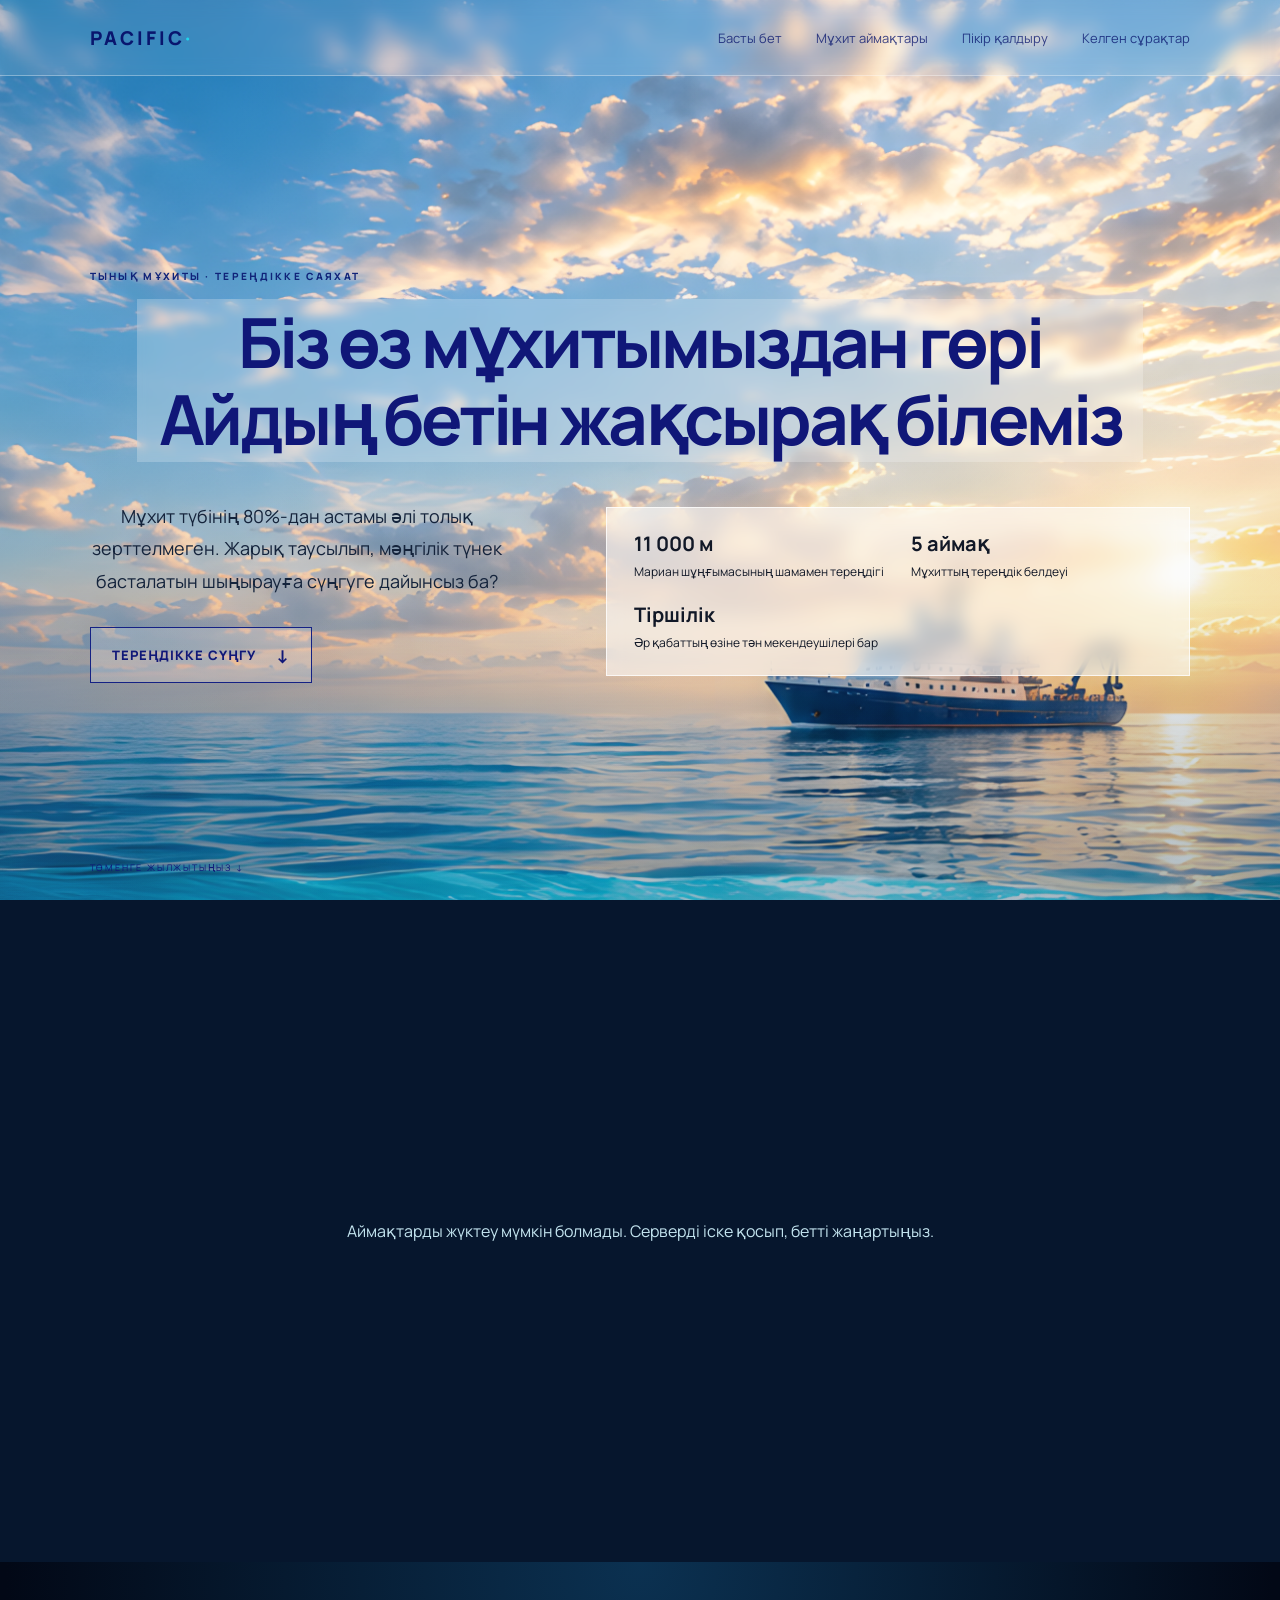
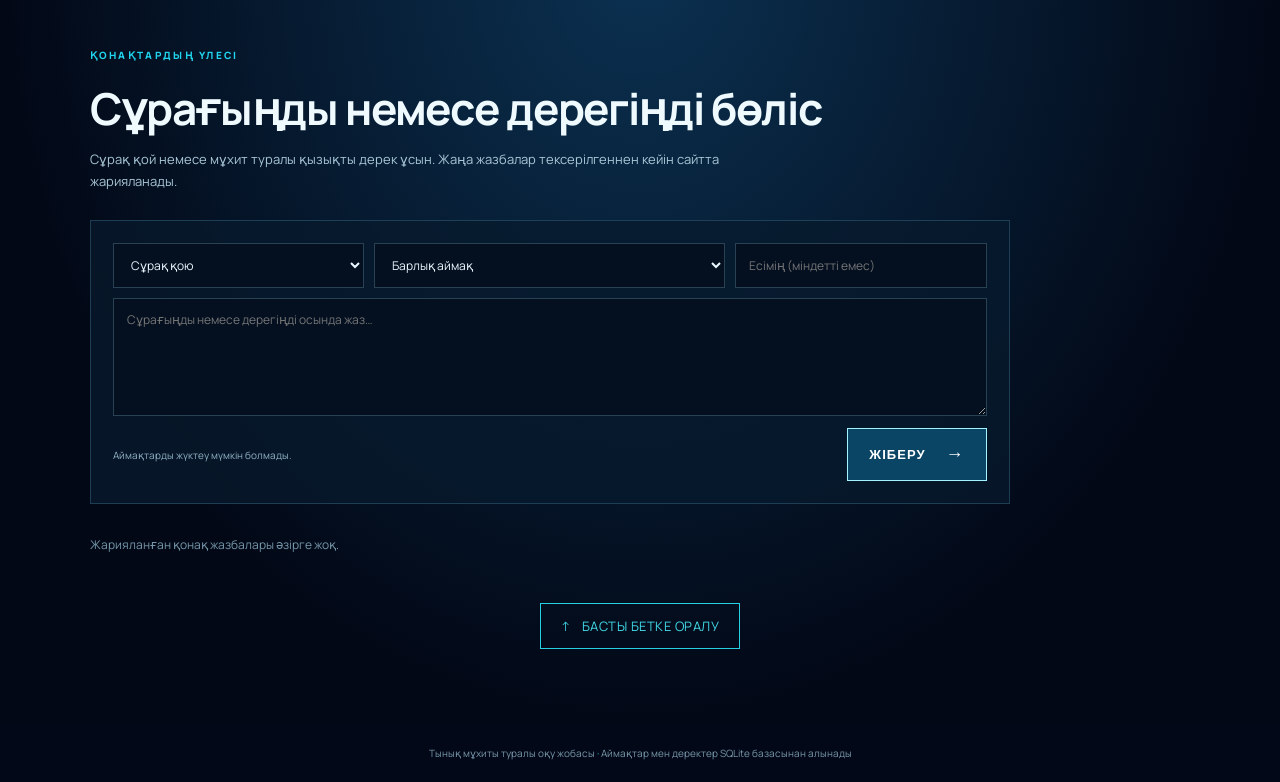
==== index.html @ eb8abd86 "Prepare Pacific Ocean website for hosting" ====
<!doctype html>
<html lang="kk">
<head>
  <meta charset="utf-8"><meta name="viewport" content="width=device-width, initial-scale=1">
  <meta name="description" content="Тынық мұхитының құпиялары мен тереңдік аймақтарына саяхат.">
  <title>Тынық мұхиты — тереңдікке саяхат</title>
  <link rel="stylesheet" href="style.css"><link rel="stylesheet" href="home.css"><link rel="stylesheet" href="zones.css"><link rel="stylesheet" href="community.css">
</head>
<body class="home">
  <header class="topbar"><a class="brand" href="/">PACIFIC<span>·</span></a><nav><a href="/#top">Басты бет</a><a href="#zone-sections">Мұхит аймақтары</a><a href="#community">Пікір қалдыру</a><a href="/feedback">Келген сұрақтар</a></nav></header>
  <main class="hero" id="top">
    <div class="hero-shade"></div>
    <div class="hero-content">
      <p class="eyebrow">ТЫНЫҚ МҰХИТЫ · ТЕРЕҢДІККЕ САЯХАТ</p>
      <h1>Біз өз мұхитымыздан гөрі<br>Айдың бетін жақсырақ білеміз</h1>
      <div class="hero-grid">
        <div class="intro"><p>Мұхит түбінің 80%-дан астамы әлі толық зерттелмеген. Жарық таусылып, мәңгілік түнек басталатын шыңырауға сүңгуге дайынсыз ба?</p><a class="button" href="#zone-sections">ТЕРЕҢДІККЕ СҮҢГУ <span>↓</span></a></div>
        <div class="facts" id="facts"><div><b>11 000 м</b><span>Мариан шұңғымасының шамамен тереңдігі</span></div><div><b>5 аймақ</b><span>Мұхиттың тереңдік белдеуі</span></div><div><b>Тіршілік</b><span>Әр қабаттың өзіне тән мекендеушілері бар</span></div></div>
      </div>
    </div>
    <div class="scroll-note">ТӨМЕНГЕ ЖЫЛЖЫТЫҢЫЗ ↓</div>
  </main>
  <section id="zone-sections" class="all-zone-stories"><div id="story-list"><p class="stories-loading">Мұхит аймақтары жүктелуде…</p></div></section>
  <section class="community-section" id="community"><p class="eyebrow">ҚОНАҚТАРДЫҢ ҮЛЕСІ</p><h2>Сұрағыңды немесе дерегіңді бөліс</h2><p class="community-lead">Сұрақ қой немесе мұхит туралы қызықты дерек ұсын. Жаңа жазбалар тексерілгеннен кейін сайтта жарияланады.</p><form id="entry-form"><div class="form-row"><select name="entry_type" aria-label="Жазба түрі"><option value="question">Сұрақ қою</option><option value="fact">Дерек ұсыну</option></select><select name="zone_id" id="entry-zone" aria-label="Аймақты таңдау"><option value="">Барлық аймақ</option></select><input name="visitor_name" maxlength="60" placeholder="Есімің (міндетті емес)"></div><textarea name="message" minlength="8" maxlength="800" required placeholder="Сұрағыңды немесе дерегіңді осында жаз…"></textarea><div class="form-actions"><span id="form-status">Электрондық пошта қажет емес.</span><button class="button" type="submit">ЖІБЕРУ <span>→</span></button></div></form><div class="community-list" id="community-list"><p>Жарияланған қонақ жазбалары әзірге жоқ.</p></div><a class="back-to-top" href="#top" aria-label="Сайттың басына қайту">↑ <span>БАСТЫ БЕТКЕ ОРАЛУ</span></a></section>
  <footer>Тынық мұхиты туралы оқу жобасы <span>·</span> Аймақтар мен деректер SQLite базасынан алынады</footer>
  <script src="zones.js"></script>
  <script src="community.js"></script>
</body></html>
---- style.css ----
@import url('https://fonts.googleapis.com/css2?family=Manrope:wght@400;500;600;700;800&display=swap');
:root{--cyan:#20d5ed;--ink:#061b48;--deep:#02091d;--white:#f3fbff;--muted:#a9c6db}*{box-sizing:border-box}html{scroll-behavior:smooth}body{margin:0;font-family:Manrope,Arial,sans-serif;color:var(--white);background:var(--deep)}a{color:inherit;text-decoration:none}.topbar{position:fixed;z-index:5;top:0;left:0;width:100%;height:76px;padding:0 7vw;display:flex;align-items:center;justify-content:space-between;border-bottom:1px solid #ffffff25;background:#04152b9e;backdrop-filter:blur(8px)}.brand{font-weight:800;letter-spacing:.16em;font-size:19px}.brand span,footer span{color:var(--cyan)}nav{display:flex;gap:34px;font-size:13px;color:#e1f3ff}nav a{opacity:.78}nav a:hover,nav a.active{opacity:1;color:var(--cyan)}.home{background:#06162d}.hero{min-height:740px;height:100svh;max-height:1000px;position:relative;display:flex;align-items:center;background:url('assets/hero.png') center center/cover no-repeat}.hero:after{content:"";position:absolute;inset:55% 0 0;background:linear-gradient(0deg,rgba(0,39,73,.25),transparent 70%);pointer-events:none}.hero-shade{position:absolute;inset:0;background:linear-gradient(90deg,rgba(3,22,56,.32),rgba(5,34,81,.06) 60%,rgba(5,27,59,.02)),linear-gradient(0deg,rgba(2,19,48,.25),transparent 60%)}.hero-content{position:relative;z-index:1;width:min(1160px,86vw);margin:52px auto 0}.eyebrow{font-size:10px;letter-spacing:.23em;font-weight:800;color:var(--cyan);margin:0 0 16px}.hero h1{font-size:clamp(34px,5.4vw,70px);line-height:1.12;letter-spacing:-.045em;margin:0 0 38px;font-weight:700;text-shadow:0 2px 30px #07265466}.hero-grid{display:grid;grid-template-columns:minmax(280px,.83fr) minmax(400px,1.17fr);gap:8vw;align-items:center}.intro p{font-size:18px;line-height:1.8;max-width:460px;color:#effaff;text-shadow:0 2px 10px #062755;margin:0 0 30px}.button{display:inline-flex;align-items:center;gap:20px;padding:15px 21px;border:1px solid #a4f4ff;color:#fff;font-size:13px;font-weight:800;letter-spacing:.08em;background:#063b6870;transition:.2s}.button:hover{background:#19bfd5;color:#031328}.button span{font-size:18px}.facts{padding:22px 27px;background:#dff5f533;border:1px solid #ffffff79;backdrop-filter:blur(10px);display:grid;grid-template-columns:1fr 1fr;gap:20px 25px}.facts div{display:flex;flex-direction:column;gap:6px}.facts b{font-size:20px;color:#fff}.facts span{font-size:12px;line-height:1.55;color:#f0fbff}.scroll-note{position:absolute;z-index:2;bottom:26px;left:7vw;font-size:9px;letter-spacing:.2em;color:#e8faff}.deep-sea{position:relative;min-height:1550px;overflow:hidden;background:#020a21 url('assets/underwater.png') center top/100% auto no-repeat}.deep-overlay{position:absolute;inset:0;background:linear-gradient(180deg,rgba(0,37,64,.05),rgba(0,9,34,.26) 33%,rgba(0,4,17,.68) 72%,#01040b 100%)}.deep-content{position:relative;z-index:1;width:min(1080px,86vw);margin:0 auto;padding:95px 0 190px}.deep-content h2{font-size:clamp(34px,5vw,58px);line-height:1.1;letter-spacing:-.045em;margin:0 0 15px}.deep-intro{max-width:570px;color:#c9e8f2;line-height:1.75;font-size:15px;margin:0 0 34px}.home-zone-grid{display:grid;grid-template-columns:repeat(2,minmax(0,1fr));gap:10px;max-width:850px;margin-bottom:28px}.home-zone-card{display:flex;flex-direction:column;gap:7px;padding:17px 19px;border:1px solid #86dcff4b;background:#03142dc2;backdrop-filter:blur(8px);transition:.2s}.home-zone-card:hover{border-color:var(--cyan);background:#0a3764dd;transform:translateY(-2px)}.home-zone-card span,.home-zone-card small{font-size:10px;color:#9edcf0}.home-zone-card b{font-size:15px}.home-zone-card small{color:#6fc5de}.loading{color:#c6ebf8;font-size:13px}.descent-label{position:absolute;bottom:30px;left:7vw;z-index:2;color:#9adff1;font-size:9px;letter-spacing:.2em}.button-dark{background:#07172dd9}.home footer{background:#020817}.zones-page{min-height:100vh;background:linear-gradient(180deg,#032147,#020a1d 72%,#01050c);position:relative}.zones-page:before{content:"";position:fixed;inset:0;z-index:0;pointer-events:none;background:linear-gradient(180deg,rgba(1,13,39,.2),#02091ddb 68%,#01050c),url('assets/depth-ocean.png') center top/cover no-repeat;opacity:.34}.zones-page .topbar{position:relative}.zones-shell{position:relative;z-index:1;width:min(1120px,88vw);margin:0 auto;padding:72px 0 85px}.page-heading{text-align:center;margin-bottom:37px}.page-heading h1{font-size:clamp(34px,5vw,56px);letter-spacing:-.04em;margin:0 0 12px}.page-heading>p:last-child{color:var(--muted);margin:0;font-size:14px}.zone-tabs{display:flex;justify-content:center;flex-wrap:wrap;gap:8px;margin-bottom:43px}.zone-tabs button{font:inherit;color:#c4e3f1;border:1px solid #b5e9f044;border-radius:30px;background:#081b38b5;padding:9px 14px;font-size:11px;cursor:pointer}.zone-tabs button:hover,.zone-tabs button.selected{color:#041424;background:var(--cyan);border-color:var(--cyan)}.zone-layout{display:grid;grid-template-columns:82px 1fr;gap:22px}.depth-rail{display:flex;flex-direction:column;align-items:center;gap:12px;color:#d7f6ff;font-size:10px}.depth-rail small{writing-mode:vertical-rl;letter-spacing:.2em;color:#6e9fb5;font-size:8px}.rail{width:2px;flex:1;min-height:540px;background:linear-gradient(var(--cyan),#2455c0 42%,#10172f 78%,#05070c);position:relative}.rail:after{content:"";position:absolute;top:10%;left:-4px;width:10px;height:10px;border-radius:50%;background:#a6f8ff;box-shadow:0 0 15px var(--cyan),0 0 40px var(--cyan)}.zone-list{display:grid;gap:12px}.zone-card{display:grid;grid-template-columns:42px 1fr auto;align-items:center;gap:18px;padding:20px 23px;border:1px solid #a6dbed3b;background:linear-gradient(100deg,#0c365bdb,#06152be8);box-shadow:0 12px 36px #0003;position:relative;overflow:hidden}.zone-card:before{content:"";position:absolute;left:0;top:0;bottom:0;width:3px;background:var(--zone,#20d5ed)}.zone-sunlight{--zone:#5ce6eb}.zone-twilight{--zone:#318cff}.zone-midnight{--zone:#745bff}.zone-abyss{--zone:#ba50fa}.zone-hadal{--zone:#19c9ff}.zone-number{font-size:19px;color:var(--zone);font-weight:800}.zone-card .eyebrow{margin-bottom:5px;font-size:9px}.zone-card h2{font-size:19px;margin:0 0 5px}.zone-card p:not(.eyebrow){font-size:12px;line-height:1.55;color:#b5cede;margin:0}.depth-value{font-size:17px;font-weight:800;color:var(--zone);white-space:nowrap}.zone-count{grid-column:2/-1;color:#80aabe;font-size:9px;margin-top:-9px}.species-heading{display:flex;justify-content:space-between;align-items:end;gap:20px;margin:64px 0 18px}.species-heading h2{font-size:30px;margin:0}.species-heading input{width:min(290px,45vw);padding:12px 14px;border:1px solid #83cfe84c;background:#07172d;color:white;border-radius:2px;font:inherit;font-size:12px;outline:none}.species-heading input:focus{border-color:var(--cyan)}.species-list{display:grid;grid-template-columns:repeat(2,1fr);gap:10px}.species-card{display:flex;gap:13px;align-items:flex-start;padding:17px;border:1px solid #a6dbed2b;background:#08162bd9}.species-dot{width:8px;height:8px;flex:0 0 8px;border-radius:50%;background:var(--cyan);box-shadow:0 0 14px var(--cyan);margin-top:7px}.species-card h3{font-size:14px;margin:0 0 5px}.species-card p{font-size:11px;line-height:1.6;color:#b4cada;margin:0 0 10px}.species-card small{font-size:9px;color:#5f9caf}.empty{color:var(--muted);font-size:13px}footer{text-align:center;padding:22px 15px;color:#7898aa;background:#01050c;font-size:10px;position:relative;z-index:1}
@media(max-width:760px){.topbar{height:62px;padding:0 6vw}.brand{font-size:15px}nav{gap:16px;font-size:10px}.hero{min-height:800px;height:auto;padding:112px 0 70px;background-position:57% center}.hero-content{width:88vw;margin:0 auto}.hero h1{font-size:clamp(34px,8.7vw,56px);margin-bottom:24px}.hero h1 br{display:none}.hero-grid{grid-template-columns:1fr;gap:24px}.intro p{font-size:15px;max-width:550px}.facts{grid-template-columns:repeat(3,1fr);gap:12px;padding:17px}.facts b{font-size:16px}.facts span{font-size:10px}.deep-sea{min-height:1300px;background-size:auto 1900px;background-position:48% top}.deep-content{width:88vw;padding:66px 0 150px}.deep-content h2{font-size:38px}.deep-intro{font-size:13px}.home-zone-grid{grid-template-columns:1fr}.home-zone-card{padding:14px 16px}.zones-shell{width:90vw;padding-top:52px}.zone-layout{grid-template-columns:28px 1fr;gap:12px}.rail{min-height:700px}.zone-card{grid-template-columns:28px 1fr;padding:16px 13px;gap:12px}.zone-number{font-size:15px}.zone-card h2{font-size:16px}.zone-card p:not(.eyebrow){font-size:11px}.depth-value{grid-column:2;grid-row:2;font-size:14px}.zone-count{grid-column:2;grid-row:3;margin:0}.species-heading{align-items:start;flex-direction:column;margin-top:45px}.species-heading h2{font-size:25px}.species-heading input{width:100%}.species-list{grid-template-columns:1fr}.zone-tabs{justify-content:flex-start}.zone-tabs button{font-size:10px;padding:8px 10px}}

#zone-sections,#community,#top{scroll-margin-top:82px}
@media(max-width:760px){.home nav{gap:9px;font-size:9px}.home nav a:first-child{display:none}}
@media(max-width:420px){.home .topbar{padding:0 4vw}.home nav{gap:6px;font-size:8px}}
---- home.css ----
.home .topbar{background:#ffffff18;border-bottom-color:#ffffff55}
.home .brand,.home nav{color:#09166e}
.home nav a:hover{color:#0b208f}
.home .hero-shade{background:linear-gradient(90deg,#ffffff12,#ffffff05 60%),linear-gradient(0deg,#03254b18,transparent 60%)}
.home .hero h1{display:table;max-width:100%;margin:0 auto 38px;padding:4px 22px;text-align:center;color:#101778;background:#ffffff38;text-shadow:none;backdrop-filter:blur(5px)}
.home .hero .eyebrow{color:#102379}
.home .intro p{color:#14233b;text-shadow:none;text-align:center}
.home .hero .button{border-color:#142184;color:#101778;background:#ffffff30}
.home .hero .button:hover{background:#102184;color:#fff}
.home .facts{background:#ffffff8c;border-color:#ffffffbd}
.home .facts b,.home .facts span{color:#111827}
.home .scroll-note{color:#101778}
@media(max-width:760px){.home .hero h1{padding:8px 12px;margin-bottom:24px}.home .hero .eyebrow{color:#101778}.home .topbar{background:#f4fbff40}}
---- zones.css ----
.zone-stories-page{background:#01040c;color:#f6fbff}
.zone-stories-page:before{display:none}
.zone-stories-page .topbar{position:absolute;background:#031026a6}
.zones-intro{min-height:340px;padding:120px 20px 35px;text-align:center;background:linear-gradient(180deg,#075079,#052a53 75%,#071c3e)}
.zones-intro h1{font-size:clamp(38px,5vw,64px);line-height:1.1;margin:0 0 13px;letter-spacing:-.04em}
.zones-intro>p:last-child{color:#b9dcec;font-size:14px}
.zones-intro .eyebrow{color:#25d5f0}
.story-nav{position:sticky;top:0;z-index:10;display:flex;justify-content:center;gap:8px;flex-wrap:wrap;padding:12px 5vw;background:#020918e8;border-bottom:1px solid #8bdcf033;backdrop-filter:blur(12px)}
.story-nav a{display:flex;align-items:center;gap:7px;padding:7px 11px;border:1px solid #a0d9ee35;border-radius:22px;color:#c7e1ed;font-size:10px;transition:.2s}
.story-nav a span{color:#25d5f0;font-weight:800}.story-nav a:hover{background:#17c5db;color:#031325;border-color:#17c5db}
.zone-story{position:relative;min-height:1050px;display:flex;align-items:center;overflow:hidden;border-bottom:1px solid #64bce32b;background:#020817}
.story-image{position:absolute;inset:0;background-image:url('assets/depth-ocean.png');background-size:cover;background-position:center var(--story-depth);transform:scale(1.015)}
.story-tint{position:absolute;inset:0;background:linear-gradient(90deg,#020817de 0%,#02081796 46%,#0208177a 100%),linear-gradient(0deg,#01030bc9 0%,transparent 42%,#02152e69 100%)}
.zone-sunlight .story-image{filter:hue-rotate(4deg) saturate(1.05)}
.zone-twilight .story-image{filter:hue-rotate(8deg) saturate(1.12) brightness(.9)}
.zone-midnight .story-image{filter:hue-rotate(18deg) saturate(1.28) brightness(.75)}
.zone-abyss .story-image{filter:hue-rotate(28deg) saturate(1.12) brightness(.62)}
.zone-hadal .story-image{filter:hue-rotate(12deg) saturate(1.38) brightness(.55)}
.story-inner{position:relative;z-index:1;width:min(1120px,88vw);margin:0 auto;padding:125px 0 145px}
.story-heading{text-align:center;max-width:880px;margin:0 auto 48px}
.story-index{display:inline-block;margin-bottom:16px;color:#8ca9bc;font-size:10px;letter-spacing:.22em}
.story-heading .eyebrow{margin-bottom:8px;color:#19d5ed;font-size:12px}
.story-heading h2{color:#20d8ee;font-size:clamp(32px,4.6vw,58px);line-height:1.1;margin:0 0 9px;letter-spacing:-.03em}
.story-description{margin:0 auto;color:#d4e1eb;line-height:1.65;font-size:13px;max-width:650px}
.story-depth{margin-top:16px;color:#13d8ef;font-size:clamp(26px,3.3vw,39px);font-weight:800;letter-spacing:.02em}
.condition-trigger{margin-top:15px;padding:10px 15px;border:1px solid #29d7e982;background:#03172b9c;color:#dffaff;font:inherit;font-size:11px;letter-spacing:.04em;cursor:pointer;transition:.2s}
.condition-trigger span{margin-left:10px;color:#28e0f0}.condition-trigger:hover,.condition-trigger:focus-visible{background:#19c5d8;color:#041426;outline:none}.condition-trigger:hover span{color:#041426}
.story-columns{display:grid;grid-template-columns:1.05fr .95fr;gap:7vw;align-items:start}
.facts-panel{padding:22px 26px;background:#111827a8;border:1px solid #ffffffa6;backdrop-filter:blur(7px)}
.facts-panel>h3,.residents-panel>h3{margin:0 0 17px;color:#27d8ed;font-size:11px;letter-spacing:.17em}
.story-fact{padding:13px 0;border-top:1px solid #ffffff34}.story-fact b{font-size:15px;color:#fff}.story-fact p{margin:5px 0 0;color:#d2d8e1;font-size:13px;line-height:1.62}
.residents-panel{padding:10px 0}.resident{display:flex;gap:12px;margin:0 0 19px}.resident-mark{color:#20d8ee;font-size:15px;padding-top:1px}.resident h3{display:inline;font-size:15px;margin:0 7px 0 0;color:#fff}.resident p{display:inline;color:#d4dce6;font-size:13px;line-height:1.6;margin:0}.resident small{display:block;margin-top:4px;color:#8eb8ca;font-size:10px}
.next-zone{position:absolute;z-index:2;bottom:27px;left:50%;transform:translateX(-50%);color:#8ddded;font-size:9px;letter-spacing:.2em;padding:12px 15px;border:1px solid #86def14b;background:#04142685}
.stories-loading{min-height:70vh;display:grid;place-items:center;color:#c3e4ef}
.human-dialog{position:fixed;inset:0;margin:auto;width:min(620px,90vw);max-height:min(88vh,760px);overflow:auto;padding:34px 38px 30px;border:1px solid #78e8f28c;background:linear-gradient(145deg,#082a4af7,#030b1cf7);color:#effaff;box-shadow:0 24px 100px #000b}
.human-dialog::backdrop{background:#010512c9;backdrop-filter:blur(6px)}
.human-dialog{width:min(490px,90vw);max-height:80vh;padding:24px 27px 20px;border-radius:3px}
.dialog-details{gap:0}.dialog-details article{padding:10px 0;background:transparent;border:0;border-top:1px solid #91daed32}
.human-dialog .eyebrow{color:#27dced;margin:0 40px 10px 0}.human-dialog h2{font-size:clamp(24px,4vw,34px);color:#f4fbff;margin:0 35px 4px 0}.dialog-range{font-size:17px;font-weight:800;color:#1ed8eb;margin:0 0 22px}.dialog-details{display:grid;gap:12px}.dialog-details article{padding:14px 16px;background:#0d3453a8;border:1px solid #91daed32}.dialog-details b{font-size:9px;letter-spacing:.16em;color:#39d9ec}.dialog-details p{margin:6px 0 0;color:#d2e3eb;font-size:13px;line-height:1.65}.dialog-note{margin:20px 0 0;color:#91adbd;font-size:10px;line-height:1.5}.dialog-close{position:absolute;top:10px;right:13px;width:34px;height:34px;border:1px solid #b7eefa5a;background:transparent;color:#fff;font-size:25px;line-height:1;cursor:pointer}.dialog-close:hover{background:#1dc8dd;color:#041426}
.zone-stories-page footer{background:#01040a}
@media(max-width:760px){.zones-intro{min-height:300px;padding:100px 18px 25px}.zones-intro h1{font-size:37px}.zones-intro>p:last-child{font-size:12px}.story-nav{justify-content:flex-start;flex-wrap:nowrap;overflow-x:auto;white-space:nowrap}.story-nav a{flex:0 0 auto;font-size:9px}.zone-story{min-height:1050px;align-items:flex-start}.story-inner{width:88vw;padding:83px 0 110px}.story-heading{margin-bottom:29px}.story-heading h2{font-size:34px}.story-description{font-size:12px}.story-depth{font-size:29px}.story-columns{grid-template-columns:1fr;gap:23px}.facts-panel{padding:17px}.story-fact p{font-size:12px}.residents-panel{padding:2px 0}.resident{margin-bottom:14px}.resident p{font-size:12px}.next-zone{bottom:18px}.story-image{background-position:center var(--story-depth)}}
@media(max-width:760px){.human-dialog{padding:22px 19px 18px}.dialog-details p{font-size:12px}}
---- community.css ----
.community-section{padding:86px max(7vw,24px) 75px;background:radial-gradient(ellipse at 50% 0,#0b3151,#020816 70%);color:#effaff}
.community-section>h2{font-size:clamp(28px,4vw,44px);margin:0 0 10px;letter-spacing:-.03em}
.community-lead{max-width:650px;margin:0 0 28px;color:#a9c7d7;font-size:13px;line-height:1.7}
#entry-form{max-width:920px;padding:22px;border:1px solid #6ab9d73d;background:#071a2dbd}
.form-row{display:grid;grid-template-columns:1fr 1.4fr 1fr;gap:10px}
.form-row select,.form-row input,#entry-form textarea{width:100%;padding:12px 13px;border:1px solid #8bc7dc44;background:#041020;color:#eaf8ff;font:inherit;font-size:12px;outline:none}
.form-row select:focus,.form-row input:focus,#entry-form textarea:focus{border-color:#25d4e9}
.form-row select option{background:#041020;color:#fff}
#entry-form textarea{display:block;min-height:118px;margin-top:10px;resize:vertical}
.form-actions{display:flex;align-items:center;justify-content:space-between;gap:14px;margin-top:12px}
.form-actions>span{font-size:10px;color:#90b1c4}.form-actions .button{cursor:pointer;background:#0b4565}
.community-list{display:grid;grid-template-columns:repeat(2,minmax(0,1fr));gap:10px;max-width:920px;margin-top:20px}
.community-list>p{color:#7697aa;font-size:12px}.community-entry{padding:16px;border-left:2px solid #19cedf;background:#061629}.community-entry>span{color:#5dcad9;font-size:9px;letter-spacing:.1em}.community-entry p{font-size:13px;line-height:1.55;margin:8px 0;color:#e1edf4}.community-entry small{color:#7999ad;font-size:9px}
@media(max-width:700px){.community-section{padding:64px 6vw}.form-row{grid-template-columns:1fr}.form-actions{align-items:flex-start;flex-direction:column}.community-list{grid-template-columns:1fr}#entry-form{padding:15px}}

.back-to-top{display:table;margin:38px auto 0;padding:13px 20px;border:1px solid #26cfe2;color:#42d9e8;font-size:13px;letter-spacing:.04em;transition:background .2s,color .2s}.back-to-top span{margin-left:8px}.back-to-top:hover{background:#1dcadd;color:#031322}
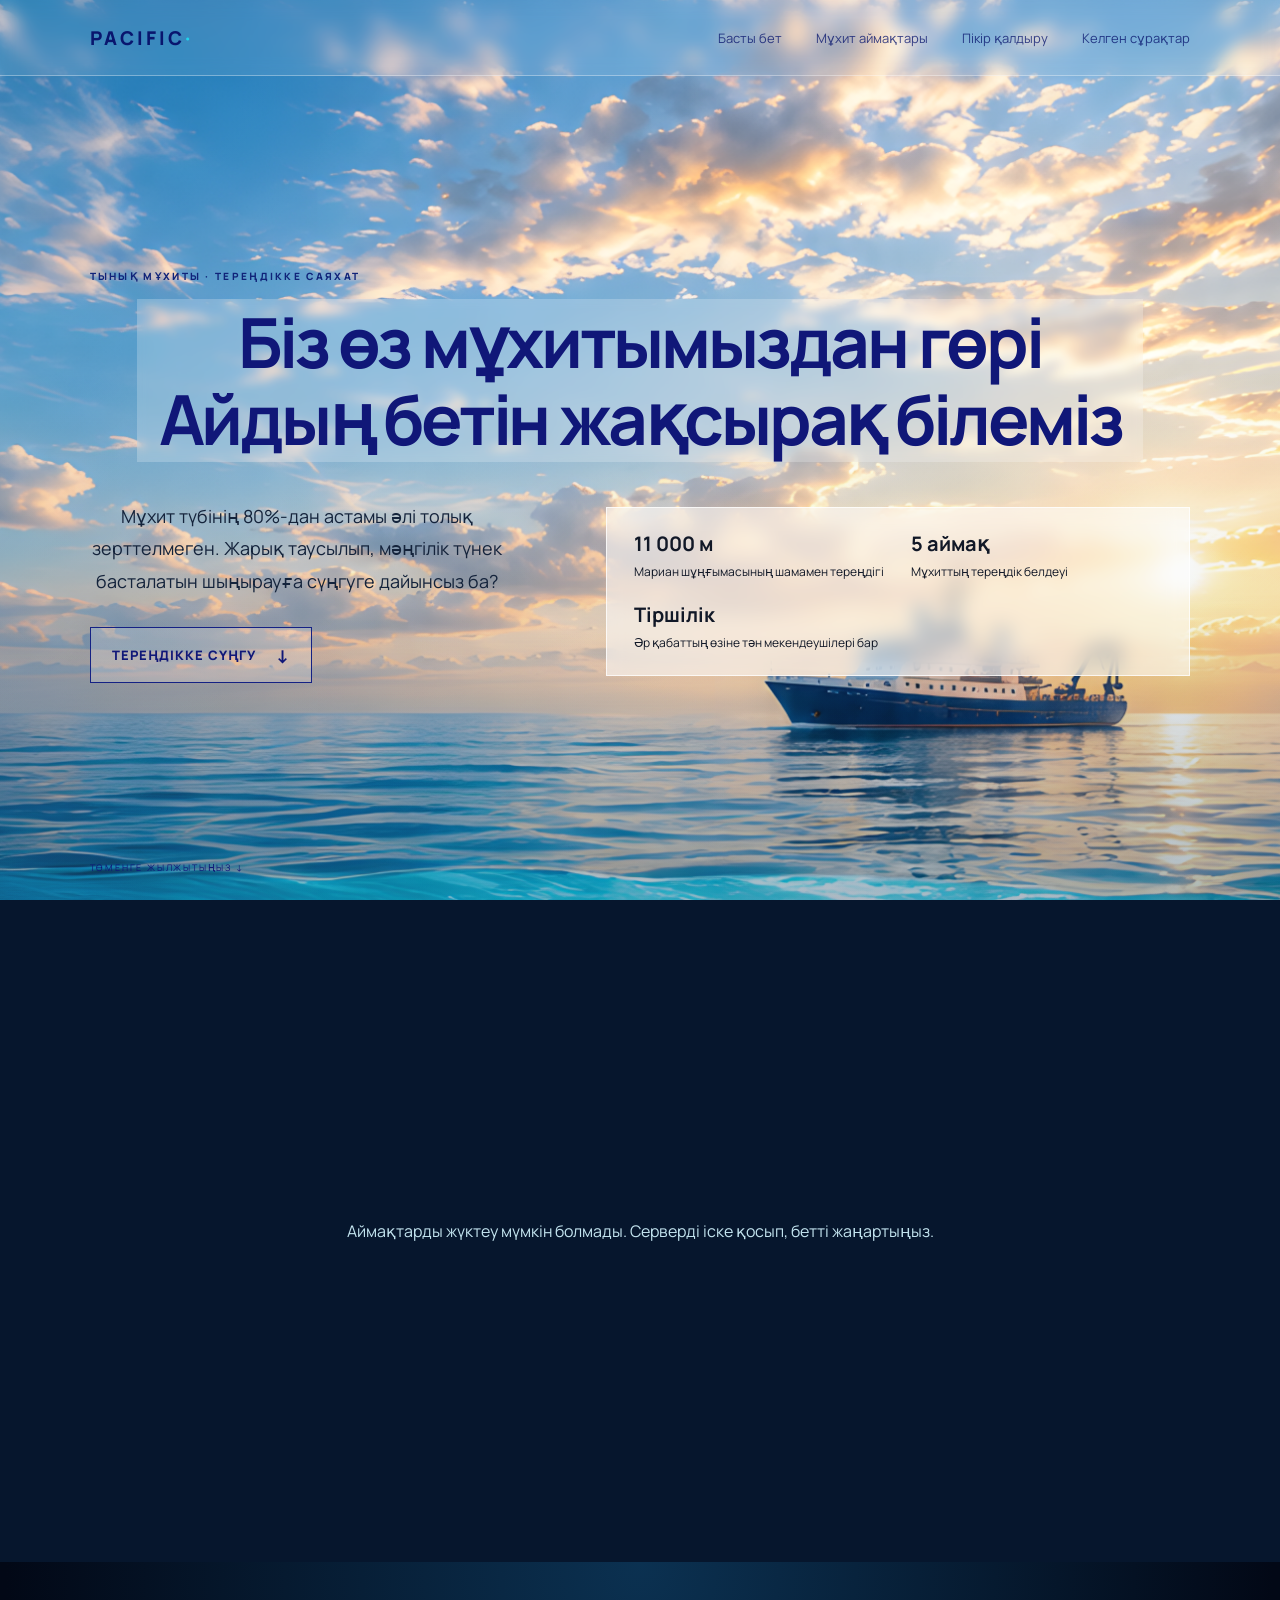
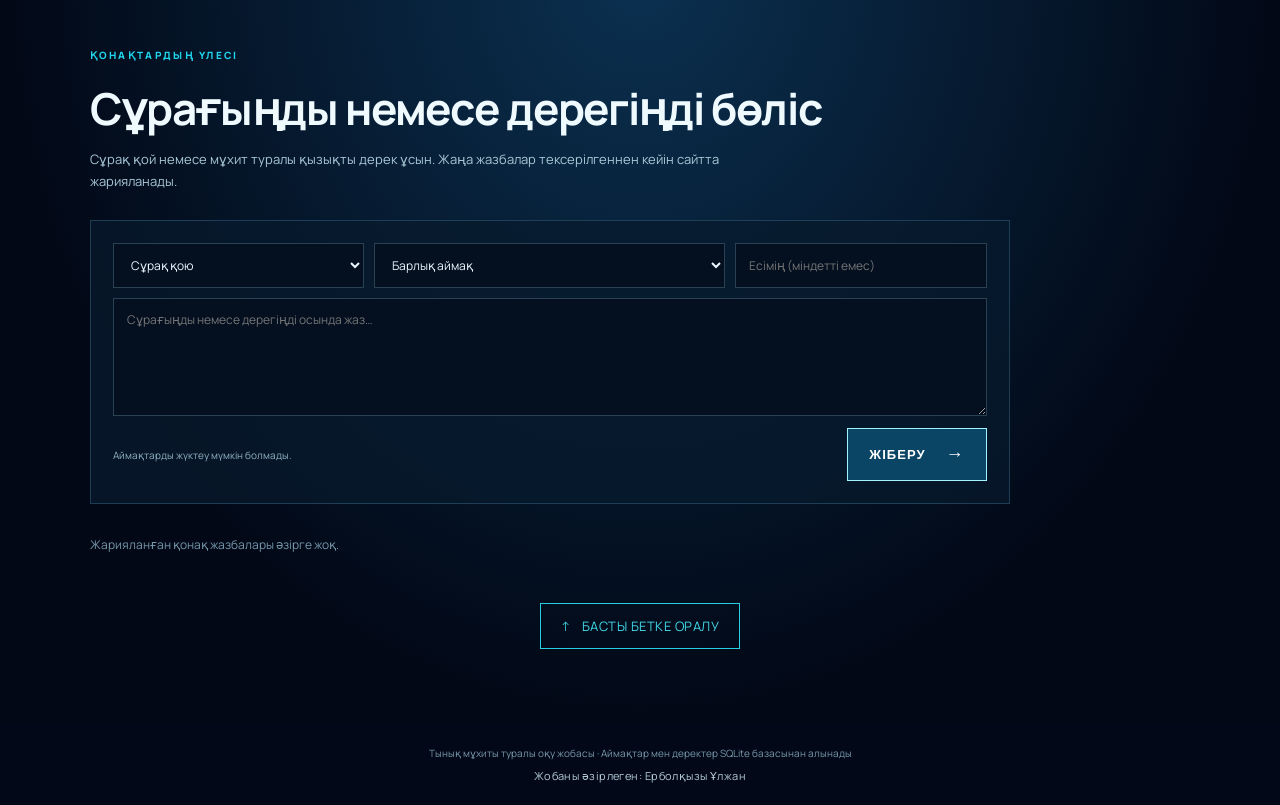
==== commit 72d777d5: "Add author credit to site footer" ====
--- a/index.html
+++ b/index.html
@@ -22,7 +22,10 @@
   </main>
   <section id="zone-sections" class="all-zone-stories"><div id="story-list"><p class="stories-loading">Мұхит аймақтары жүктелуде…</p></div></section>
   <section class="community-section" id="community"><p class="eyebrow">ҚОНАҚТАРДЫҢ ҮЛЕСІ</p><h2>Сұрағыңды немесе дерегіңді бөліс</h2><p class="community-lead">Сұрақ қой немесе мұхит туралы қызықты дерек ұсын. Жаңа жазбалар тексерілгеннен кейін сайтта жарияланады.</p><form id="entry-form"><div class="form-row"><select name="entry_type" aria-label="Жазба түрі"><option value="question">Сұрақ қою</option><option value="fact">Дерек ұсыну</option></select><select name="zone_id" id="entry-zone" aria-label="Аймақты таңдау"><option value="">Барлық аймақ</option></select><input name="visitor_name" maxlength="60" placeholder="Есімің (міндетті емес)"></div><textarea name="message" minlength="8" maxlength="800" required placeholder="Сұрағыңды немесе дерегіңді осында жаз…"></textarea><div class="form-actions"><span id="form-status">Электрондық пошта қажет емес.</span><button class="button" type="submit">ЖІБЕРУ <span>→</span></button></div></form><div class="community-list" id="community-list"><p>Жарияланған қонақ жазбалары әзірге жоқ.</p></div><a class="back-to-top" href="#top" aria-label="Сайттың басына қайту">↑ <span>БАСТЫ БЕТКЕ ОРАЛУ</span></a></section>
-  <footer>Тынық мұхиты туралы оқу жобасы <span>·</span> Аймақтар мен деректер SQLite базасынан алынады</footer>
+  <footer>
+    <p>Тынық мұхиты туралы оқу жобасы <span>·</span> Аймақтар мен деректер SQLite базасынан алынады</p>
+    <p class="credit">Жобаны әзірлеген: Ерболқызы Ұлжан</p>
+  </footer>
   <script src="zones.js"></script>
   <script src="community.js"></script>
 </body></html>
--- a/home.css
+++ b/home.css
@@ -11,3 +11,5 @@
 .home .facts b,.home .facts span{color:#111827}
 .home .scroll-note{color:#101778}
 @media(max-width:760px){.home .hero h1{padding:8px 12px;margin-bottom:24px}.home .hero .eyebrow{color:#101778}.home .topbar{background:#f4fbff40}}
+.home footer p{margin:0}
+.home footer .credit{margin-top:8px;color:#b4cbd7;font-size:11px;letter-spacing:.04em}
